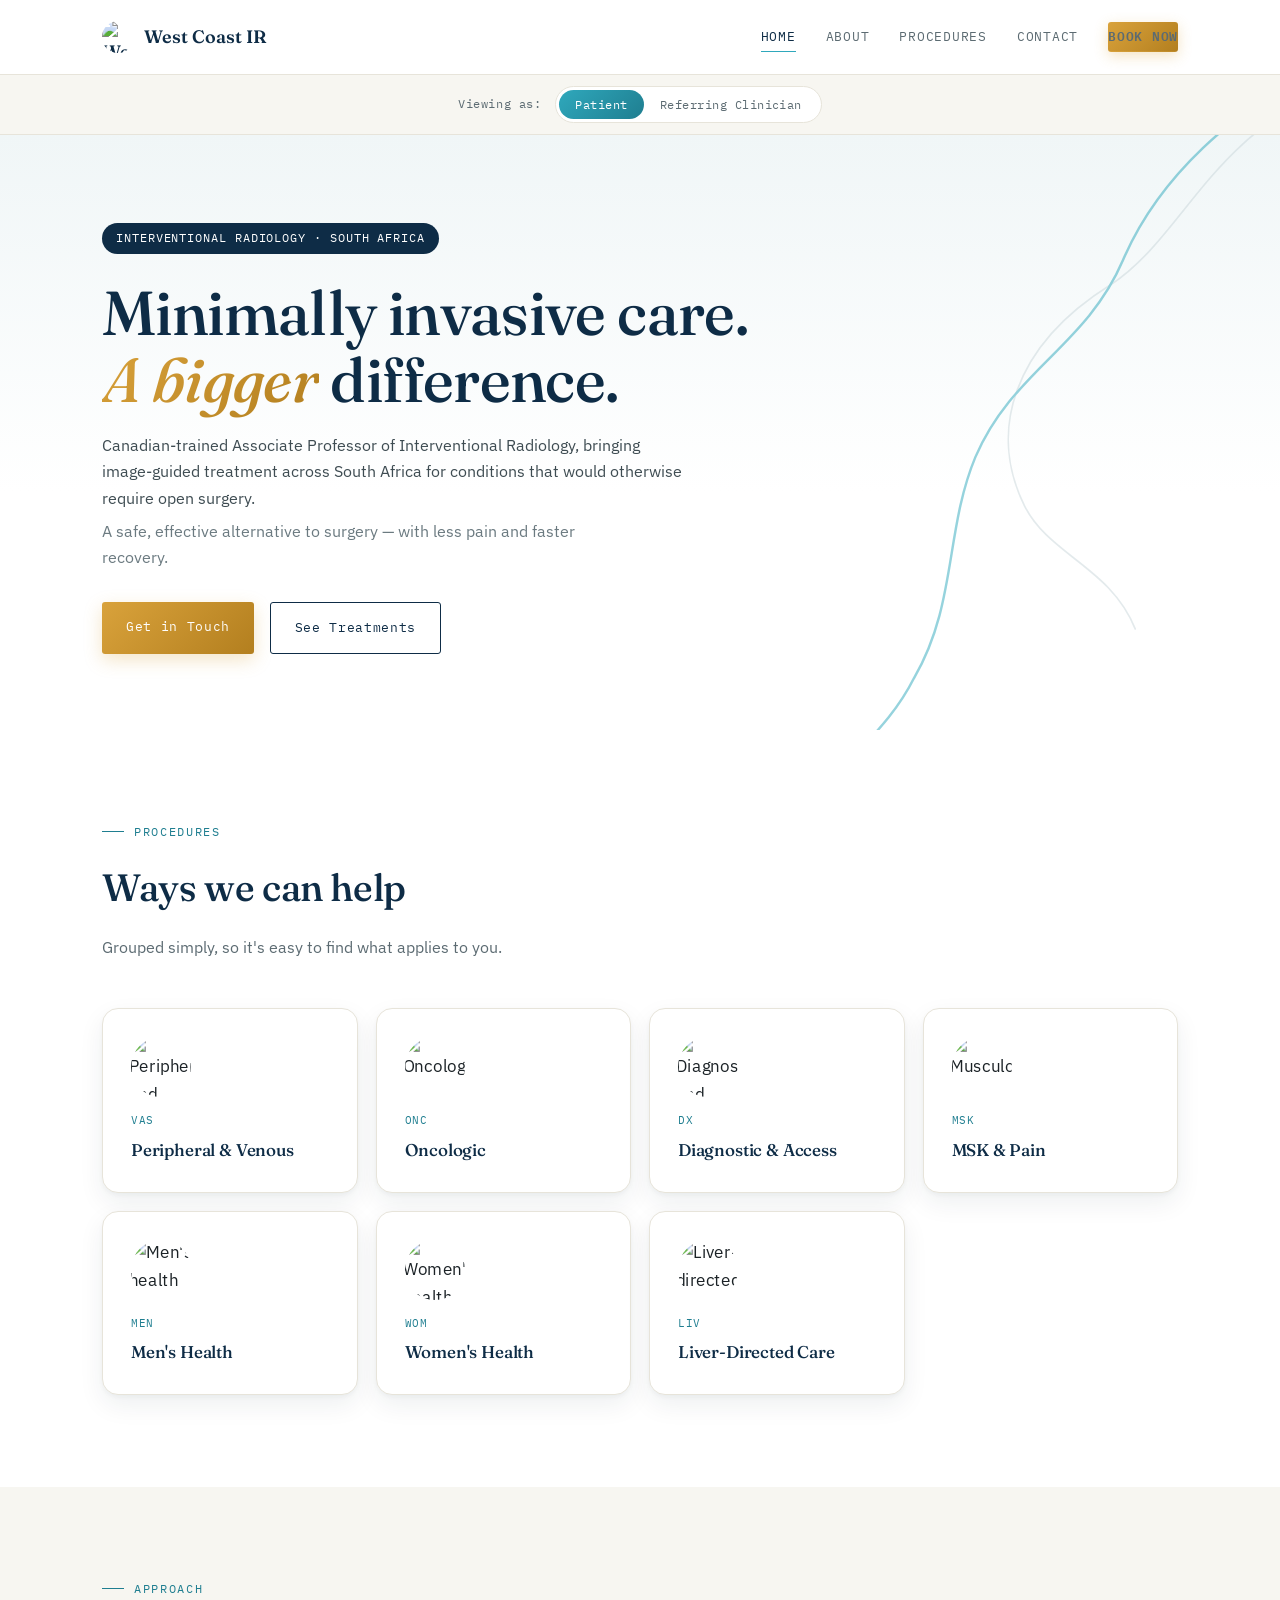
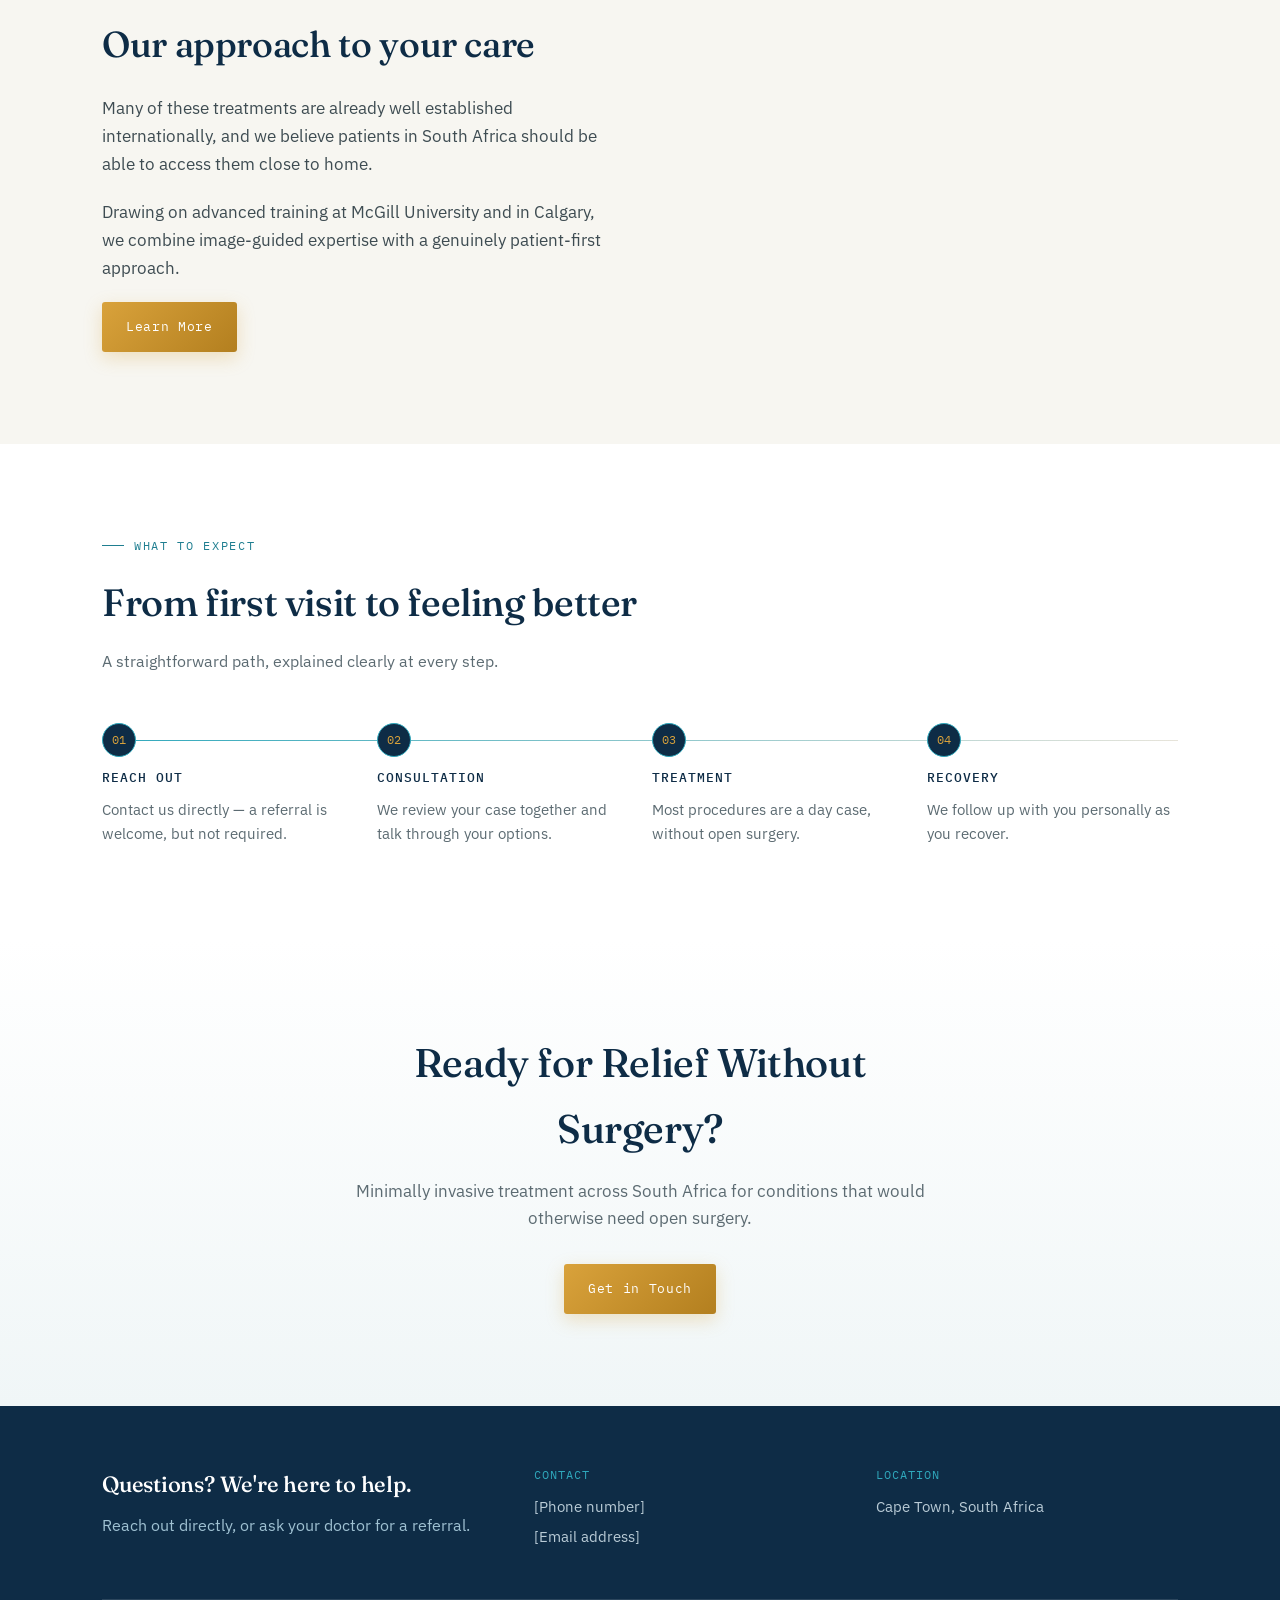
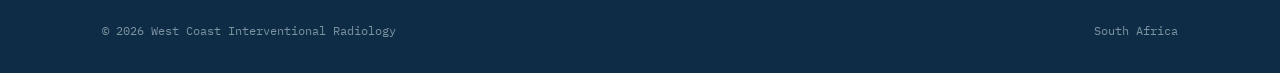
==== index.html @ 7663dfa1 "Add files via upload" ====
<!DOCTYPE html>
<html lang="en">
<head>
<meta charset="UTF-8">
<meta name="viewport" content="width=device-width, initial-scale=1.0">
<title>West Coast IR | Interventional Radiology, South Africa</title>
<meta name="description" content="Minimally invasive, image-guided treatment across South Africa — an alternative to open surgery with less pain and faster recovery.">
<link rel="icon" href="icons/logo-mark.png">
<link rel="preconnect" href="https://fonts.googleapis.com">
<link rel="preconnect" href="https://fonts.gstatic.com" crossorigin>
<link href="https://fonts.googleapis.com/css2?family=Fraunces:opsz,wght@9..144,400;9..144,500;9..144,600&family=IBM+Plex+Sans:wght@400;500;600&family=IBM+Plex+Mono:wght@400;500&display=swap" rel="stylesheet">
<link rel="stylesheet" href="styles.css">
<style>
  .hero{ background:linear-gradient(180deg, #F0F6F7 0%, var(--paper) 60%); padding:88px 0 76px; position:relative; overflow:hidden; }
  .hero h1{ font-size:clamp(38px,5.6vw,62px); margin:6px 0 18px; max-width:740px; color:var(--navy); line-height:1.08; }
  .hero h1 em{ font-style:italic; background:linear-gradient(135deg, var(--gold) 0%, var(--gold-deep) 100%); -webkit-background-clip:text; background-clip:text; color:transparent; }
  .hero .credential{ font-size:16px; color:#3E4C52; max-width:580px; margin-bottom:8px; }
  .hero .sub{ font-size:15.5px; color:#6B7A80; max-width:540px; margin-bottom:32px; }
  .hero .cta-row{ display:flex; gap:16px; flex-wrap:wrap; }
  .vessel-wrap{ position:absolute; right:-6%; top:0; bottom:0; width:48%; opacity:0.5; pointer-events:none; }
  .vessel-path{ fill:none; stroke:var(--teal); stroke-width:2; stroke-linecap:round; stroke-dasharray:1400; stroke-dashoffset:1400; animation:draw 2.6s ease forwards .3s; }
  .vessel-path.secondary{ stroke:#C9D6DA; stroke-width:1.4; animation-delay:.6s; }
  .vessel-dot{ fill:var(--gold); opacity:0; animation:appear .4s ease forwards 2.6s; }
  @keyframes draw{ to{ stroke-dashoffset:0; } }
  @keyframes appear{ to{ opacity:1; } }
  @media (max-width:820px){ .vessel-wrap{ display:none; } }

  .proc-grid{ display:grid; grid-template-columns:repeat(4,1fr); gap:18px; }
  @media (max-width:960px){ .proc-grid{ grid-template-columns:repeat(2,1fr); } }
  @media (max-width:560px){ .proc-grid{ grid-template-columns:1fr; } }
  .proc-cat{ padding:28px; text-decoration:none; color:inherit; display:flex; flex-direction:column; }
  .proc-cat .code{ font-family:'IBM Plex Mono', monospace; font-size:11px; color:var(--teal-deep); letter-spacing:0.06em; margin-top:14px; }
  .proc-cat h3{ font-size:17px; margin:6px 0 0; font-weight:500; color:var(--navy); }

  .approach-preview{ background:var(--paper-2); }
  .approach-grid{ display:grid; grid-template-columns:1fr 1fr; gap:56px; align-items:center; }
  @media (max-width:820px){ .approach-grid{ grid-template-columns:1fr; } }
  .approach-grid img{ border-radius:16px; box-shadow:var(--shadow-lift); }
  .approach-grid p.lead{ font-size:17px; color:#3E4C52; margin-bottom:20px; }

  .steps{ position:relative; display:grid; grid-template-columns:repeat(4,1fr); gap:24px; }
  @media (max-width:820px){ .steps{ grid-template-columns:1fr; } }
  .steps::before{ content:""; position:absolute; top:17px; left:0; right:0; height:1px; background:linear-gradient(90deg,var(--teal),var(--line)); }
  @media (max-width:820px){ .steps::before{ display:none; } }
  .step{ position:relative; padding-top:44px; }
  .step .num{ position:absolute; top:0; left:0; width:34px; height:34px; border-radius:50%; background:var(--navy); border:1px solid var(--teal); display:flex; align-items:center; justify-content:center; font-family:'IBM Plex Mono', monospace; font-size:12px; color:var(--gold); }
  .step h4{ font-family:'IBM Plex Mono', monospace; font-size:13px; letter-spacing:0.08em; text-transform:uppercase; margin-bottom:10px; color:var(--navy); }
  .step p{ font-size:14.5px; color:#5C6B72; }

  .closing{ background:linear-gradient(180deg, var(--paper) 0%, #F0F6F7 100%); text-align:center; }
  .closing .wrap{ max-width:640px; }
  .closing h2{ font-size:clamp(28px,4vw,40px); margin-bottom:16px; color:var(--navy); }
  .closing p{ color:#5C6B72; font-size:16.5px; margin-bottom:32px; }
</style>
</head>
<body class="show-patient">

<nav>
  <div class="wrap">
    <a class="nav-brand" href="index.html"><span class="mark"><img src="icons/logo-mark.png" alt="West Coast IR logo"></span> West Coast IR</a>
    <button class="nav-toggle" onclick="document.querySelector('.nav-links').classList.toggle('open')">MENU</button>
    <div class="nav-links">
      <a href="index.html" class="current">Home</a>
      <a href="about.html">About</a>
      <a href="procedures.html">Procedures</a>
      <a href="contact.html">Contact</a>
      <a href="appointments.html" class="nav-cta">Book Now</a>
    </div>
  </div>
</nav>

<div class="audience-bar">
  <div class="wrap">
    <span class="label">Viewing as:</span>
    <div class="audience-toggle">
      <button type="button" class="active" onclick="setAudience('patient')">Patient</button>
      <button type="button" onclick="setAudience('clinician')">Referring Clinician</button>
    </div>
  </div>
</div>

<header class="hero">
  <div class="vessel-wrap" aria-hidden="true">
    <svg viewBox="0 0 500 600" width="100%" height="100%" preserveAspectRatio="xMidYMid slice">
      <path class="vessel-path secondary" d="M 480 20 C 380 60, 360 140, 300 180 C 220 230, 200 300, 230 360 C 250 400, 300 410, 320 460" />
      <path class="vessel-path" d="M 470 0 C 400 40, 340 90, 310 160 C 280 230, 220 250, 190 320 C 165 380, 175 440, 140 500 C 120 540, 90 560, 60 600" />
      <circle class="vessel-dot" cx="60" cy="600" r="6" />
    </svg>
  </div>
  <div class="wrap">
    <span class="badge reveal" style="display:inline-block; background:var(--navy); color:#fff; font-family:'IBM Plex Mono', monospace; font-size:11.5px; letter-spacing:0.08em; text-transform:uppercase; padding:6px 14px; border-radius:999px; margin-bottom:20px;">Interventional Radiology · South Africa</span>
    <h1 class="reveal">Minimally invasive care.<br><em>A bigger</em> difference.</h1>
    <p class="credential reveal">Canadian-trained Associate Professor of Interventional Radiology, bringing image-guided treatment across South Africa for conditions that would otherwise require open surgery.</p>
    <p class="sub aud-patient reveal">A safe, effective alternative to surgery — with less pain and faster recovery.</p>
    <p class="sub aud-clinician reveal">Accepting referrals for vascular, oncologic, musculoskeletal, and liver-directed interventions.</p>
    <div class="cta-row aud-patient reveal">
      <a href="appointments.html" class="btn btn-primary">Get in Touch</a>
      <a href="procedures.html" class="btn btn-ghost">See Treatments</a>
    </div>
    <div class="cta-row aud-clinician reveal">
      <a href="contact.html" class="btn btn-primary">Refer a Patient</a>
      <a href="procedures.html" class="btn btn-ghost">View Procedures</a>
    </div>
  </div>
</header>

<section class="procedures">
  <div class="wrap">
    <div class="section-head reveal">
      <div class="eyebrow">Procedures</div>
      <h2>Ways we can help</h2>
      <p>Grouped simply, so it's easy to find what applies to you.</p>
    </div>
    <div class="proc-grid reveal-group">
      <a class="proc-cat card" href="procedures.html#vas"><div class="icon-ring"><img src="icons/peripheral-venous.png" alt="Peripheral and venous"></div><div class="code">VAS</div><h3>Peripheral &amp; Venous</h3></a>
      <a class="proc-cat card" href="procedures.html#onc"><div class="icon-ring"><img src="icons/oncologic.png" alt="Oncologic"></div><div class="code">ONC</div><h3>Oncologic</h3></a>
      <a class="proc-cat card" href="procedures.html#dx"><div class="icon-ring"><img src="icons/diagnostic-access.png" alt="Diagnostic and access"></div><div class="code">DX</div><h3>Diagnostic &amp; Access</h3></a>
      <a class="proc-cat card" href="procedures.html#msk"><div class="icon-ring"><img src="icons/msk-knee.png" alt="Musculoskeletal"></div><div class="code">MSK</div><h3>MSK &amp; Pain</h3></a>
      <a class="proc-cat card" href="procedures.html#men"><div class="icon-ring"><img src="icons/mens-health.png" alt="Men's health"></div><div class="code">MEN</div><h3>Men's Health</h3></a>
      <a class="proc-cat card" href="procedures.html#wom"><div class="icon-ring"><img src="icons/womens-health.png" alt="Women's health"></div><div class="code">WOM</div><h3>Women's Health</h3></a>
      <a class="proc-cat card" href="procedures.html#liv"><div class="icon-ring"><img src="icons/liver.png" alt="Liver-directed care"></div><div class="code">LIV</div><h3>Liver-Directed Care</h3></a>
    </div>
  </div>
</section>

<section class="approach-preview">
  <div class="wrap approach-grid">
    <div class="reveal">
      <div class="eyebrow">Approach</div>
      <h2 style="font-size:clamp(26px,3.4vw,36px); margin:16px 0 20px; color:var(--navy);">Our approach to your care</h2>
      <p class="lead">Many of these treatments are already well established internationally, and we believe patients in South Africa should be able to access them close to home.</p>
      <p class="lead">Drawing on advanced training at McGill University and in Calgary, we combine image-guided expertise with a genuinely patient-first approach.</p>
      <a href="about.html" class="btn btn-primary">Learn More</a>
    </div>
    <img class="reveal" src="https://images.squarespace-cdn.com/content/v1/6a7a5961c467571fc6a3079b/f092de16-b40f-4184-9051-f586629a26ec/ChatGPT+Image+Aug+25%2C+2026%2C+05_35_37+PM.png" alt="Medical team reviewing angiogram imaging in a procedure room">
  </div>
</section>

<section class="pathway">
  <div class="wrap">
    <div class="section-head aud-patient reveal">
      <div class="eyebrow">What to expect</div>
      <h2>From first visit to feeling better</h2>
      <p>A straightforward path, explained clearly at every step.</p>
    </div>
    <div class="steps aud-patient reveal-group">
      <div class="step"><div class="num">01</div><h4>Reach Out</h4><p>Contact us directly — a referral is welcome, but not required.</p></div>
      <div class="step"><div class="num">02</div><h4>Consultation</h4><p>We review your case together and talk through your options.</p></div>
      <div class="step"><div class="num">03</div><h4>Treatment</h4><p>Most procedures are a day case, without open surgery.</p></div>
      <div class="step"><div class="num">04</div><h4>Recovery</h4><p>We follow up with you personally as you recover.</p></div>
    </div>
    <div class="section-head aud-clinician reveal">
      <div class="eyebrow">Referral pathway</div>
      <h2>Four steps, start to follow-up</h2>
      <p>The same route a catheter takes — access, navigate, treat, close.</p>
    </div>
    <div class="steps aud-clinician reveal-group">
      <div class="step"><div class="num">01</div><h4>Refer</h4><p>Send patient details and imaging via the referral form, fax, or email.</p></div>
      <div class="step"><div class="num">02</div><h4>Review</h4><p>Case reviewed within a few business days.</p></div>
      <div class="step"><div class="num">03</div><h4>Procedure</h4><p>Scheduled at our partner facility, usually as a day case.</p></div>
      <div class="step"><div class="num">04</div><h4>Follow-up</h4><p>Report and follow-up plan sent back to you.</p></div>
    </div>
  </div>
</section>

<section class="closing">
  <div class="wrap reveal">
    <h2>Ready for Relief Without Surgery?</h2>
    <p>Minimally invasive treatment across South Africa for conditions that would otherwise need open surgery.</p>
    <a href="appointments.html" class="btn btn-primary">Get in Touch</a>
  </div>
</section>

<footer id="contact-footer">
  <div class="wrap">
    <div class="foot-grid">
      <div>
        <h3 class="aud-patient">Questions? We're here to help.</h3>
        <p class="aud-patient" style="color:#9FC1D2;">Reach out directly, or ask your doctor for a referral.</p>
        <h3 class="aud-clinician">Refer with confidence.</h3>
        <p class="aud-clinician" style="color:#9FC1D2;">Fast turnaround for urgent cases.</p>
      </div>
      <div class="foot-col">
        <div class="label">Contact</div>
        <div class="item">[Phone number]</div>
        <div class="item">[Email address]</div>
      </div>
      <div class="foot-col">
        <div class="label">Location</div>
        <div class="item">Cape Town, South Africa</div>
      </div>
    </div>
    <div class="foot-bottom">
      <span>© 2026 West Coast Interventional Radiology</span>
      <span>South Africa</span>
    </div>
  </div>
</footer>

<script>
  function setAudience(type){
    document.body.classList.remove('show-patient','show-clinician');
    document.body.classList.add('show-' + type);
    document.querySelectorAll('.audience-toggle button').forEach(function(btn){
      btn.classList.toggle('active', btn.textContent.toLowerCase().includes(type));
    });
  }
  (function(){
    var els = document.querySelectorAll('.reveal, .reveal-group');
    var io = new IntersectionObserver(function(entries){
      entries.forEach(function(entry){
        if(entry.isIntersecting){ entry.target.classList.add('is-visible'); io.unobserve(entry.target); }
      });
    }, { threshold:0.1, rootMargin:'0px 0px -40px 0px' });
    els.forEach(function(el){ io.observe(el); });
  })();
</script>
</body>
</html>
---- styles.css ----
:root{
  --ink:#1B2226;
  --paper:#FFFFFF;
  --paper-2:#F7F6F1;
  --navy:#0E2C46;
  --navy-light:#2E5C82;
  --teal:#2FA8BC;
  --teal-deep:#1F7E90;
  --gold:#D9A23B;
  --gold-deep:#B37F1F;
  --line:#E7E4DA;
  --shadow-card:0 2px 4px rgba(20,40,60,0.04), 0 10px 26px rgba(20,40,60,0.07);
  --shadow-lift:0 8px 20px rgba(20,40,60,0.12);
  --max:1140px;
}
*{box-sizing:border-box; margin:0; padding:0;}
html{scroll-behavior:smooth;}
body{
  background:var(--paper);
  color:var(--ink);
  font-family:'IBM Plex Sans', sans-serif;
  font-size:16px;
  line-height:1.65;
  -webkit-font-smoothing:antialiased;
}
a{color:inherit;}
img{max-width:100%; display:block;}
.wrap{max-width:var(--max); margin:0 auto; padding:0 32px;}
.eyebrow{ font-family:'IBM Plex Mono', monospace; font-size:12px; letter-spacing:0.14em; text-transform:uppercase; display:flex; align-items:center; gap:10px; color:var(--teal-deep); }
.eyebrow::before{ content:""; width:22px; height:1px; background:currentColor; display:inline-block; }
h1,h2,h3,h4{ font-family:'Fraunces', serif; font-weight:500; letter-spacing:-0.01em; }
:focus-visible{ outline:2px solid var(--gold); outline-offset:3px; }
@media (prefers-reduced-motion: reduce){ *{animation:none !important; transition:none !important;} }

.reveal{ opacity:0; transform:translateY(24px); transition:opacity 0.7s cubic-bezier(.16,1,.3,1), transform 0.7s cubic-bezier(.16,1,.3,1); }
.reveal.is-visible{ opacity:1; transform:translateY(0); }
.reveal-group > *{ opacity:0; transform:translateY(24px); transition:opacity 0.7s cubic-bezier(.16,1,.3,1), transform 0.7s cubic-bezier(.16,1,.3,1); }
.reveal-group.is-visible > *{ opacity:1; transform:translateY(0); }
.reveal-group.is-visible > *:nth-child(1){transition-delay:0s;} .reveal-group.is-visible > *:nth-child(2){transition-delay:.08s;}
.reveal-group.is-visible > *:nth-child(3){transition-delay:.16s;} .reveal-group.is-visible > *:nth-child(4){transition-delay:.24s;}
.reveal-group.is-visible > *:nth-child(5){transition-delay:.32s;} .reveal-group.is-visible > *:nth-child(6){transition-delay:.4s;}
.reveal-group.is-visible > *:nth-child(7){transition-delay:.48s;}

/* NAV */
nav{ position:sticky; top:0; z-index:50; background:rgba(255,255,255,0.92); backdrop-filter:blur(10px); border-bottom:1px solid var(--line); }
nav .wrap{ display:flex; align-items:center; justify-content:space-between; height:74px; }
.nav-brand{ font-family:'Fraunces', serif; font-weight:600; color:var(--navy); font-size:18px; text-decoration:none; display:flex; align-items:center; gap:10px; }
.nav-brand .mark{ width:32px; height:32px; border-radius:50%; overflow:hidden; }
.nav-brand .mark img{ width:100%; height:100%; object-fit:cover; }
.nav-links{ display:flex; align-items:center; gap:30px; font-family:'IBM Plex Mono', monospace; font-size:12.5px; letter-spacing:0.06em; text-transform:uppercase; }
.nav-links a{ color:#5C6B72; text-decoration:none; padding:4px 0; border-bottom:1px solid transparent; transition:color .2s, border-color .2s; }
.nav-links a:hover, .nav-links a.current{ color:var(--navy); border-color:var(--teal); }
.nav-cta{ background:linear-gradient(135deg, var(--gold) 0%, var(--gold-deep) 100%); color:#fff; padding:10px 18px; border-radius:3px; font-weight:600; box-shadow:0 4px 14px rgba(217,162,59,0.3); }
.nav-cta:hover{ filter:brightness(1.06); border-color:transparent !important; }
.nav-toggle{ display:none; background:none; border:1px solid var(--line); color:var(--navy); padding:8px 12px; border-radius:4px; font-family:'IBM Plex Mono',monospace; font-size:12px; cursor:pointer; }
@media (max-width:860px){
  .nav-links{ position:absolute; top:74px; left:0; right:0; background:#fff; flex-direction:column; align-items:flex-start; gap:0; border-bottom:1px solid var(--line); display:none; }
  .nav-links.open{ display:flex; }
  .nav-links a{ width:100%; padding:16px 32px; border-bottom:1px solid var(--line); }
  .nav-toggle{ display:block; }
}

/* AUDIENCE BAR */
body:not(.show-clinician) .aud-clinician{ display:none; }
body:not(.show-patient) .aud-patient{ display:none; }
.audience-bar{ background:var(--paper-2); border-bottom:1px solid var(--line); padding:11px 0; }
.audience-bar .wrap{ display:flex; align-items:center; gap:14px; justify-content:center; }
.audience-bar .label{ font-family:'IBM Plex Mono', monospace; font-size:11.5px; color:#5C6B72; letter-spacing:0.05em; }
.audience-toggle{ display:inline-flex; background:#fff; border:1px solid var(--line); border-radius:999px; padding:3px; }
.audience-toggle button{ font-family:'IBM Plex Mono', monospace; font-size:12px; letter-spacing:0.04em; padding:7px 16px; border:none; border-radius:999px; background:transparent; color:#5C6B72; cursor:pointer; transition:background .2s, color .2s; }
.audience-toggle button.active{ background:linear-gradient(135deg, var(--teal), var(--teal-deep)); color:#fff; }

/* PAGE HERO (inner pages) */
.page-hero{ background:linear-gradient(180deg, #F0F6F7 0%, var(--paper) 75%); padding:72px 0 60px; }
.page-hero .badge{ display:inline-block; background:var(--navy); color:#fff; font-family:'IBM Plex Mono', monospace; font-size:11.5px; letter-spacing:0.08em; text-transform:uppercase; padding:6px 14px; border-radius:999px; margin-bottom:18px; }
.page-hero h1{ font-size:clamp(30px,4.4vw,46px); margin:4px 0 12px; max-width:700px; color:var(--navy); }
.page-hero p{ font-size:16px; color:#5C6B72; max-width:560px; }

.btn{ display:inline-block; font-family:'IBM Plex Mono', monospace; font-size:13px; letter-spacing:0.05em; text-decoration:none; padding:14px 24px; border-radius:3px; transition:transform .15s ease, filter .2s ease; }
.btn:hover{ transform:translateY(-1px); }
.btn-primary{ background:linear-gradient(135deg, var(--gold) 0%, var(--gold-deep) 100%); color:#fff; box-shadow:0 6px 18px rgba(217,162,59,0.28); }
.btn-primary:hover{ filter:brightness(1.06); }
.btn-ghost{ border:1px solid var(--navy); color:var(--navy); }
.btn-ghost:hover{ background:rgba(46,92,130,0.06); }

section{ padding:92px 0; }
.section-head{ max-width:620px; margin-bottom:48px; }
.section-head h2{ font-size:clamp(28px,3.6vw,38px); margin-top:16px; color:var(--navy); }
.section-head p{ color:#5C6B72; margin-top:14px; font-size:16px; }

.card{ background:#fff; border-radius:16px; box-shadow:var(--shadow-card); border:1px solid var(--line); transition:box-shadow .25s ease, transform .25s ease; }
.card:hover{ box-shadow:var(--shadow-lift); transform:translateY(-3px); }

.icon-ring{ width:60px; height:60px; border-radius:50%; overflow:hidden; }
.icon-ring img{ width:100%; height:100%; object-fit:cover; transform:scale(1.08); }
.icon-ring.large{ width:100px; height:100px; }

footer{ background:var(--navy); color:#B9CBD6; padding:60px 0 32px; }
.foot-grid{ display:grid; grid-template-columns:1.3fr 1fr 1fr; gap:40px; margin-bottom:44px; }
@media (max-width:720px){ .foot-grid{ grid-template-columns:1fr; gap:28px; } }
footer h3{ color:#fff; font-size:22px; margin-bottom:10px; }
.foot-col .label{ font-family:'IBM Plex Mono', monospace; font-size:11.5px; letter-spacing:0.08em; text-transform:uppercase; color:var(--teal); margin-bottom:10px; }
.foot-col div.item{ font-size:14.5px; margin-bottom:6px; }
.foot-bottom{ border-top:1px solid rgba(255,255,255,0.12); padding-top:22px; font-family:'IBM Plex Mono', monospace; font-size:11.5px; color:#7C93A0; display:flex; justify-content:space-between; flex-wrap:wrap; gap:8px; }
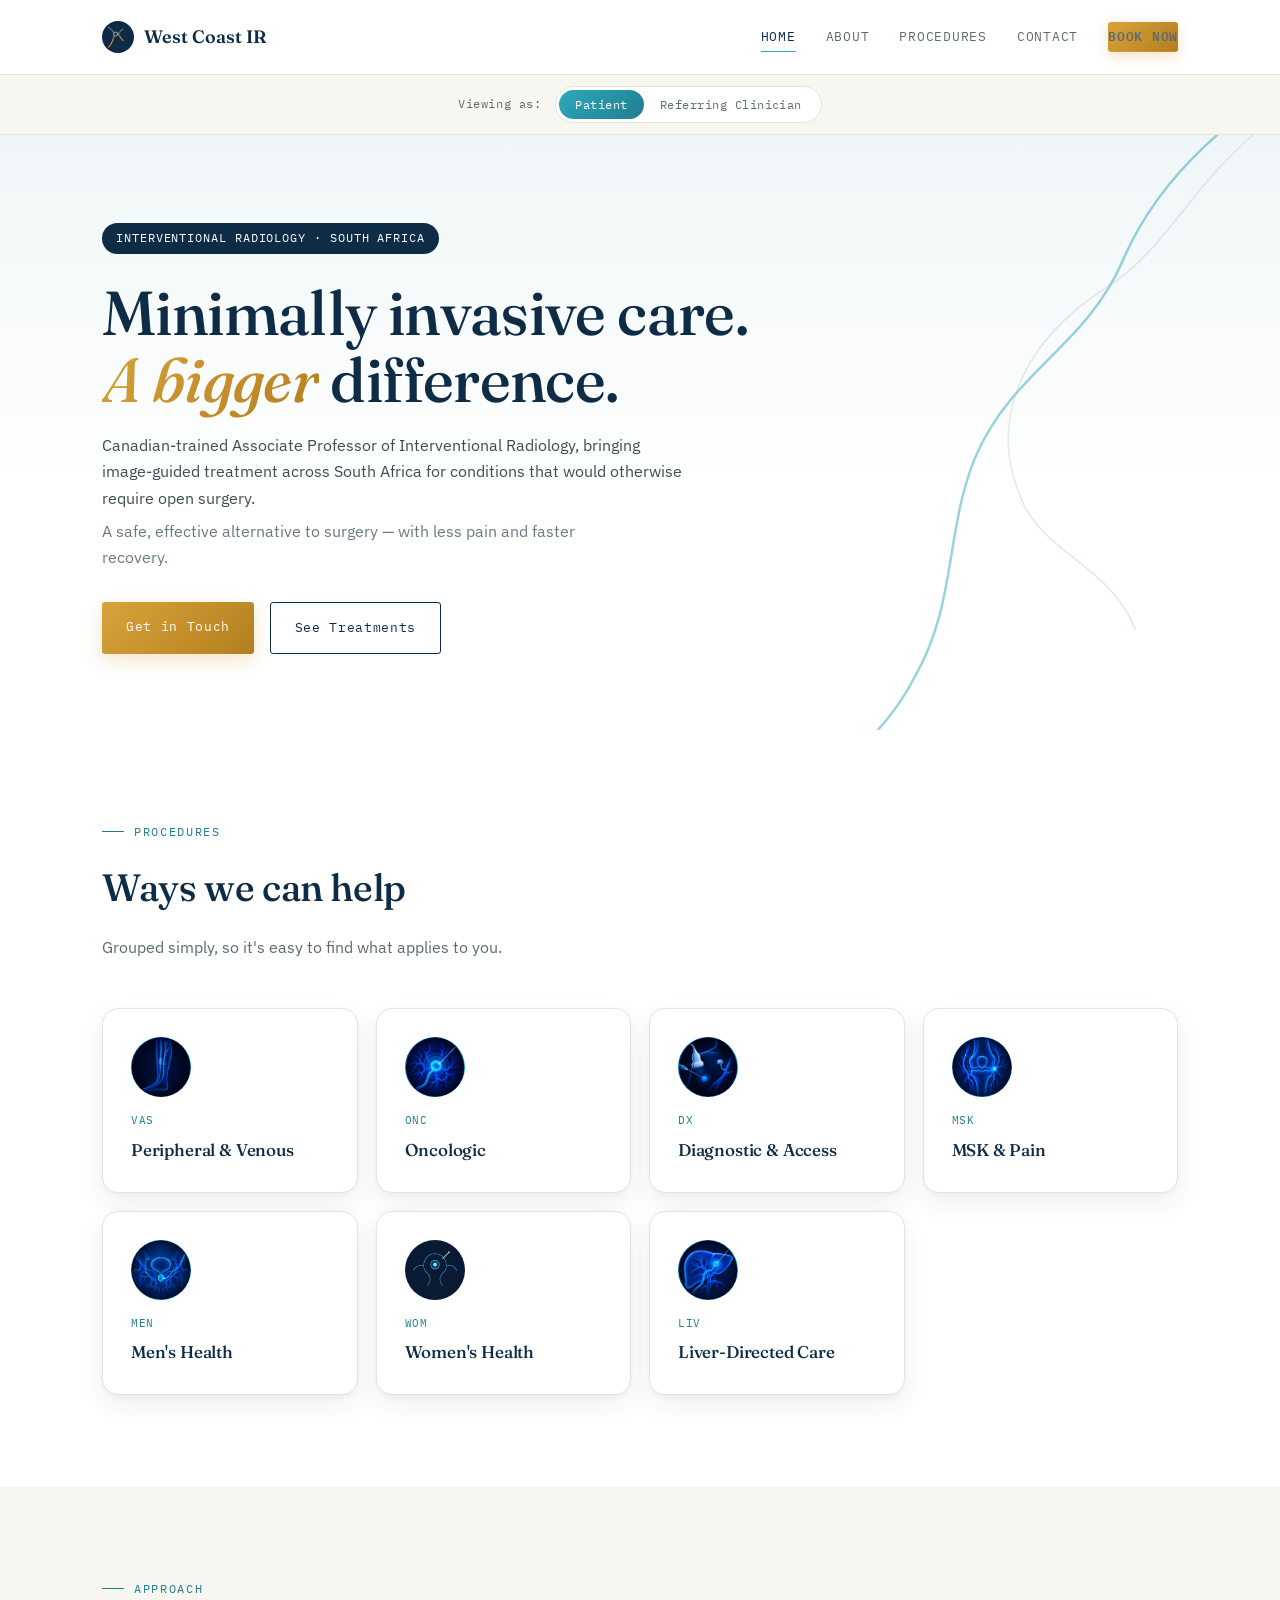
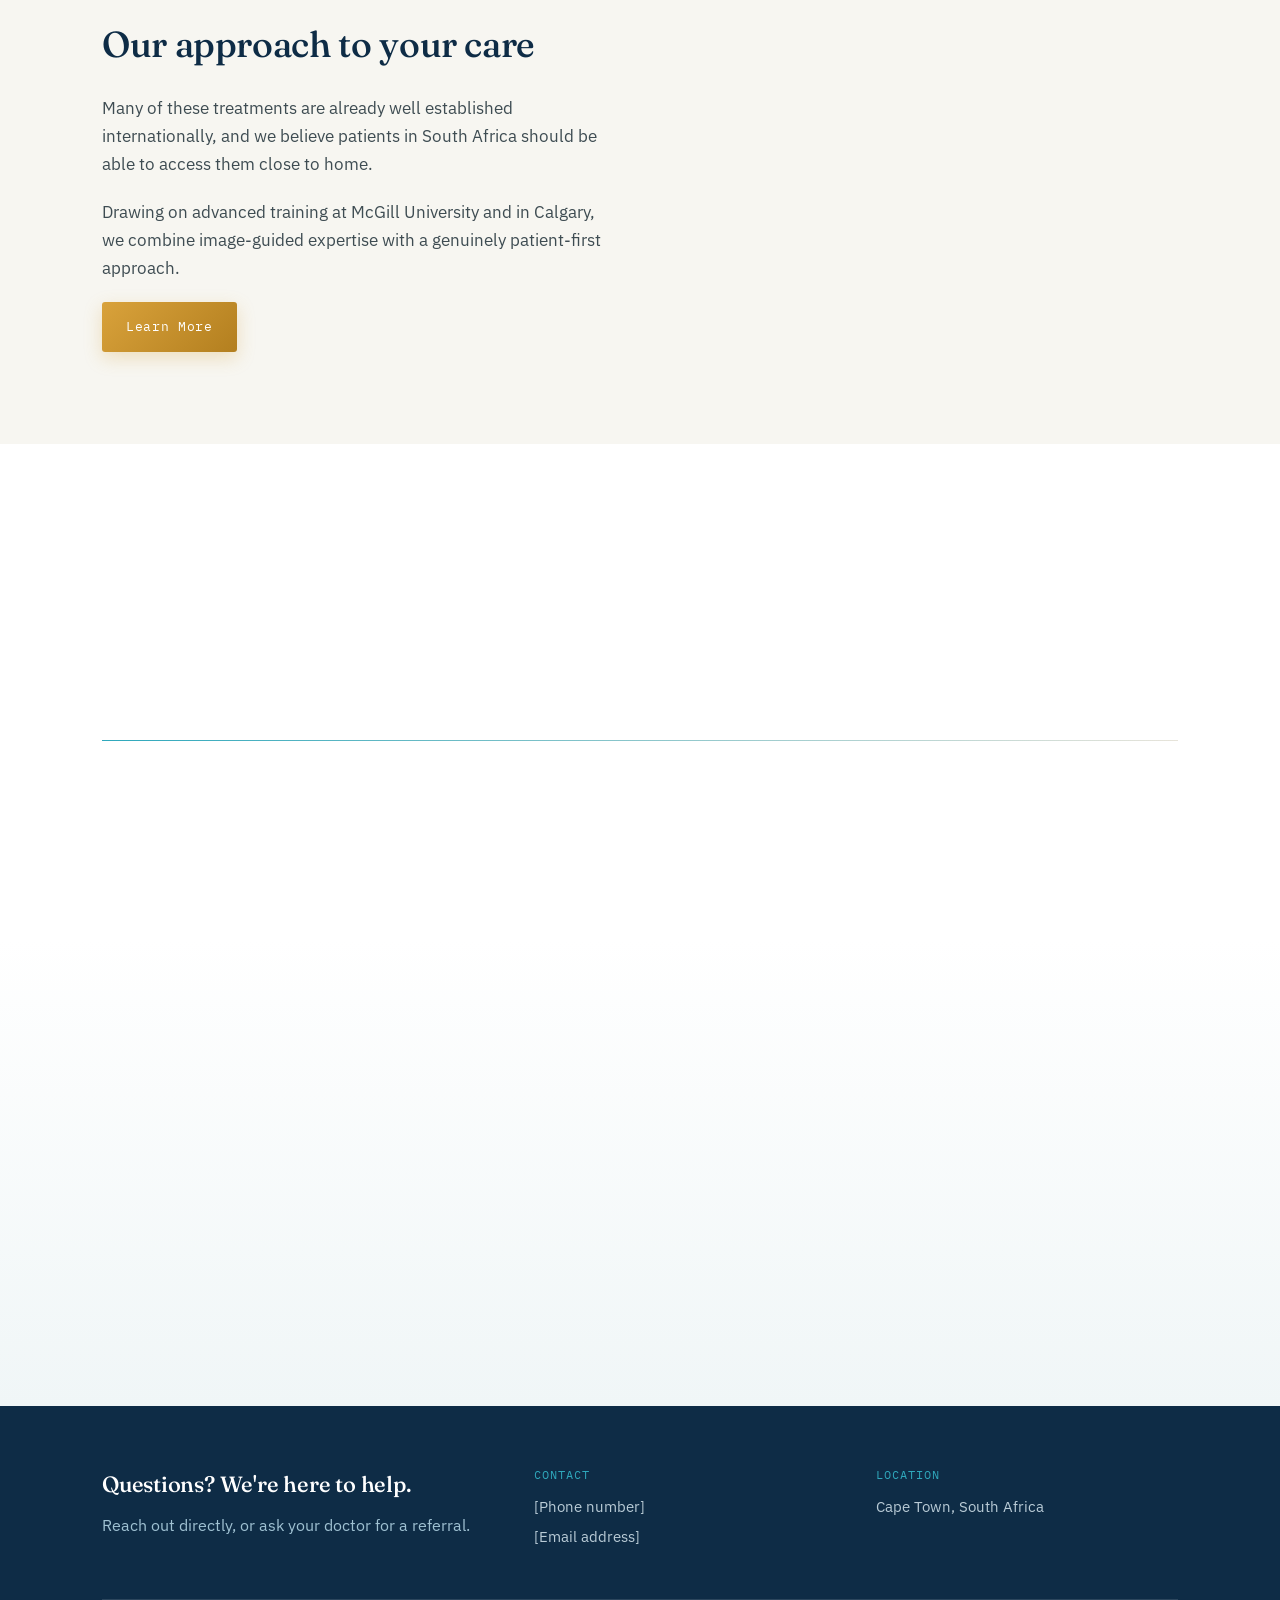
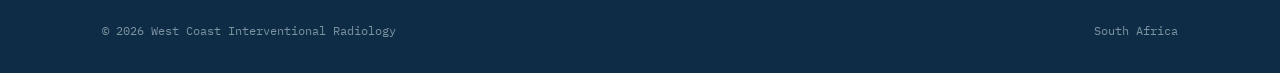
==== commit ae5b1b23: "Add files via upload" ====
--- a/index.html
+++ b/index.html
@@ -5,7 +5,7 @@
 <meta name="viewport" content="width=device-width, initial-scale=1.0">
 <title>West Coast IR | Interventional Radiology, South Africa</title>
 <meta name="description" content="Minimally invasive, image-guided treatment across South Africa — an alternative to open surgery with less pain and faster recovery.">
-<link rel="icon" href="icons/logo-mark.png">
+<link rel="icon" href="logo-mark.png">
 <link rel="preconnect" href="https://fonts.googleapis.com">
 <link rel="preconnect" href="https://fonts.gstatic.com" crossorigin>
 <link href="https://fonts.googleapis.com/css2?family=Fraunces:opsz,wght@9..144,400;9..144,500;9..144,600&family=IBM+Plex+Sans:wght@400;500;600&family=IBM+Plex+Mono:wght@400;500&display=swap" rel="stylesheet">
@@ -57,7 +57,7 @@
 
 <nav>
   <div class="wrap">
-    <a class="nav-brand" href="index.html"><span class="mark"><img src="icons/logo-mark.png" alt="West Coast IR logo"></span> West Coast IR</a>
+    <a class="nav-brand" href="index.html"><span class="mark"><img src="logo-mark.png" alt="West Coast IR logo"></span> West Coast IR</a>
     <button class="nav-toggle" onclick="document.querySelector('.nav-links').classList.toggle('open')">MENU</button>
     <div class="nav-links">
       <a href="index.html" class="current">Home</a>
@@ -112,13 +112,13 @@
       <p>Grouped simply, so it's easy to find what applies to you.</p>
     </div>
     <div class="proc-grid reveal-group">
-      <a class="proc-cat card" href="procedures.html#vas"><div class="icon-ring"><img src="icons/peripheral-venous.png" alt="Peripheral and venous"></div><div class="code">VAS</div><h3>Peripheral &amp; Venous</h3></a>
-      <a class="proc-cat card" href="procedures.html#onc"><div class="icon-ring"><img src="icons/oncologic.png" alt="Oncologic"></div><div class="code">ONC</div><h3>Oncologic</h3></a>
-      <a class="proc-cat card" href="procedures.html#dx"><div class="icon-ring"><img src="icons/diagnostic-access.png" alt="Diagnostic and access"></div><div class="code">DX</div><h3>Diagnostic &amp; Access</h3></a>
-      <a class="proc-cat card" href="procedures.html#msk"><div class="icon-ring"><img src="icons/msk-knee.png" alt="Musculoskeletal"></div><div class="code">MSK</div><h3>MSK &amp; Pain</h3></a>
-      <a class="proc-cat card" href="procedures.html#men"><div class="icon-ring"><img src="icons/mens-health.png" alt="Men's health"></div><div class="code">MEN</div><h3>Men's Health</h3></a>
-      <a class="proc-cat card" href="procedures.html#wom"><div class="icon-ring"><img src="icons/womens-health.png" alt="Women's health"></div><div class="code">WOM</div><h3>Women's Health</h3></a>
-      <a class="proc-cat card" href="procedures.html#liv"><div class="icon-ring"><img src="icons/liver.png" alt="Liver-directed care"></div><div class="code">LIV</div><h3>Liver-Directed Care</h3></a>
+      <a class="proc-cat card" href="procedures.html#vas"><div class="icon-ring"><img src="peripheral-venous.png" alt="Peripheral and venous"></div><div class="code">VAS</div><h3>Peripheral &amp; Venous</h3></a>
+      <a class="proc-cat card" href="procedures.html#onc"><div class="icon-ring"><img src="oncologic.png" alt="Oncologic"></div><div class="code">ONC</div><h3>Oncologic</h3></a>
+      <a class="proc-cat card" href="procedures.html#dx"><div class="icon-ring"><img src="diagnostic-access.png" alt="Diagnostic and access"></div><div class="code">DX</div><h3>Diagnostic &amp; Access</h3></a>
+      <a class="proc-cat card" href="procedures.html#msk"><div class="icon-ring"><img src="msk-knee.png" alt="Musculoskeletal"></div><div class="code">MSK</div><h3>MSK &amp; Pain</h3></a>
+      <a class="proc-cat card" href="procedures.html#men"><div class="icon-ring"><img src="mens-health.png" alt="Men's health"></div><div class="code">MEN</div><h3>Men's Health</h3></a>
+      <a class="proc-cat card" href="procedures.html#wom"><div class="icon-ring"><img src="womens-health.png" alt="Women's health"></div><div class="code">WOM</div><h3>Women's Health</h3></a>
+      <a class="proc-cat card" href="procedures.html#liv"><div class="icon-ring"><img src="liver.png" alt="Liver-directed care"></div><div class="code">LIV</div><h3>Liver-Directed Care</h3></a>
     </div>
   </div>
 </section>
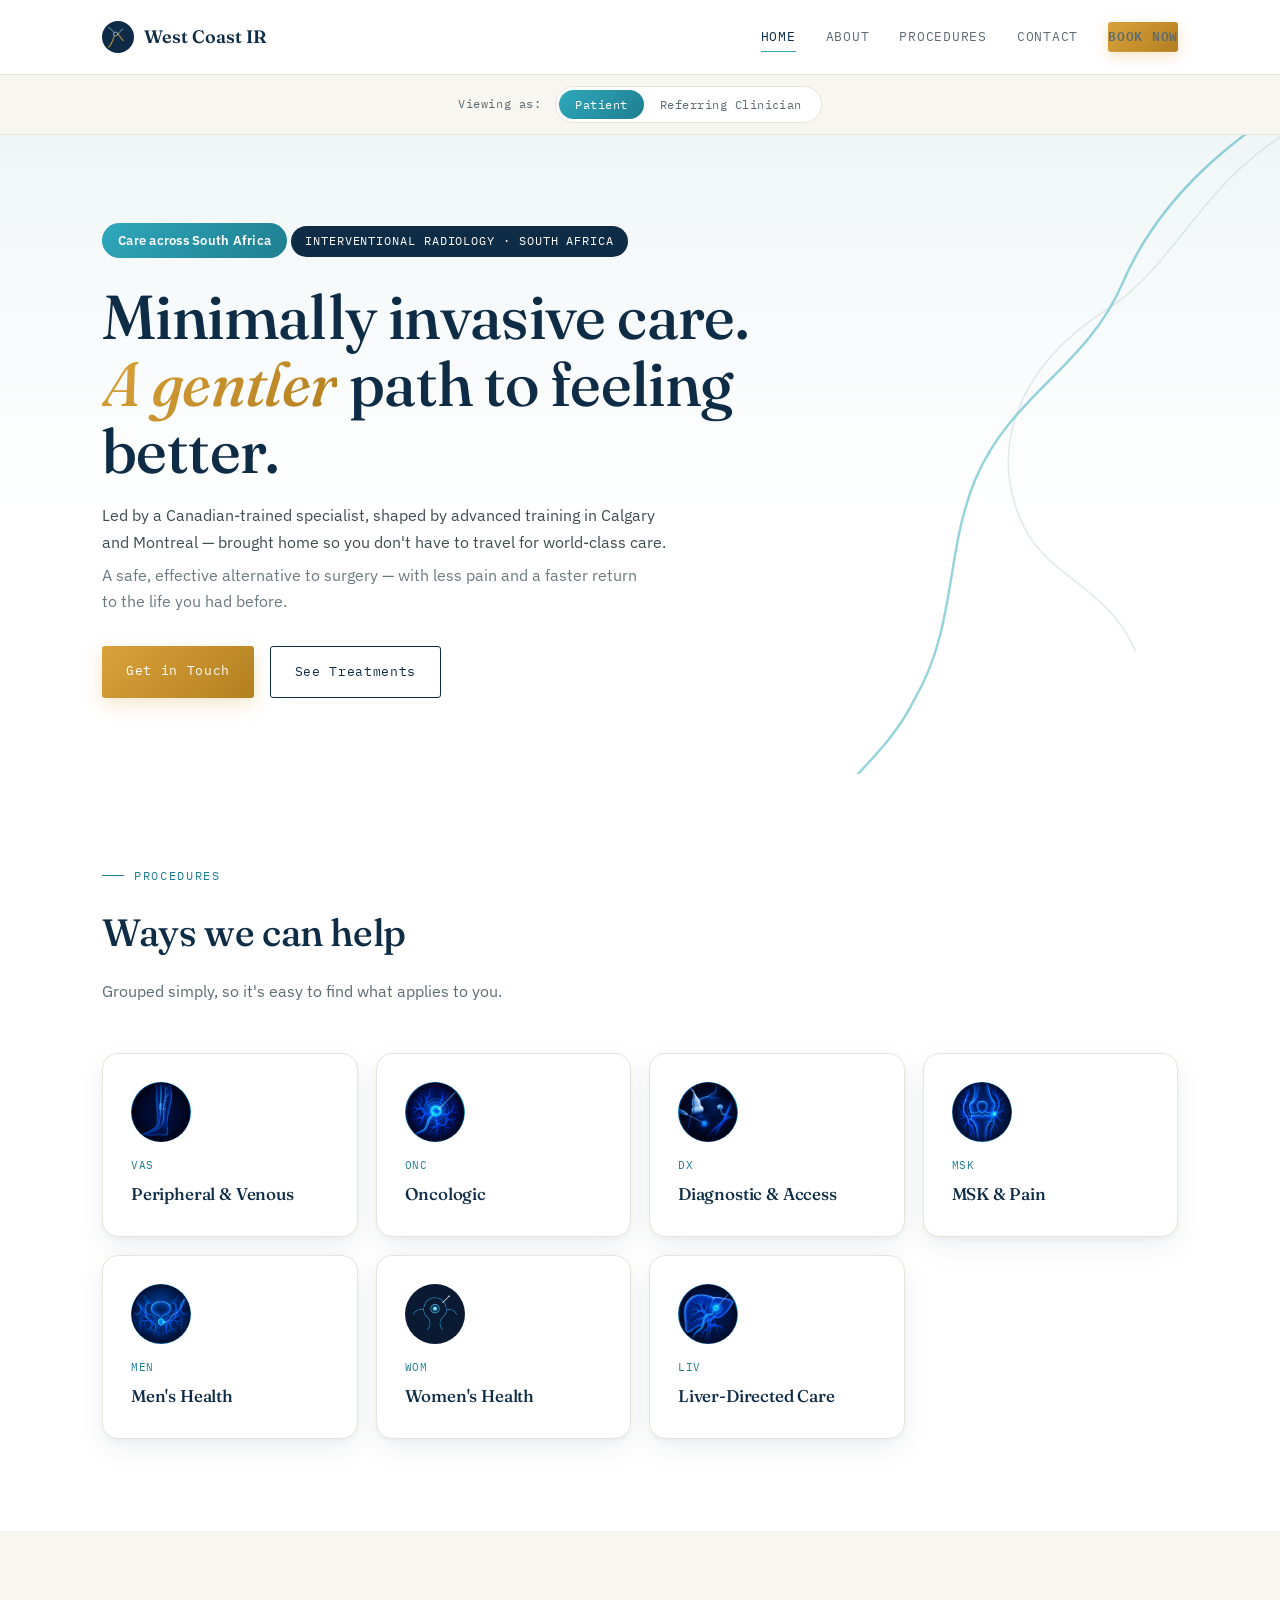
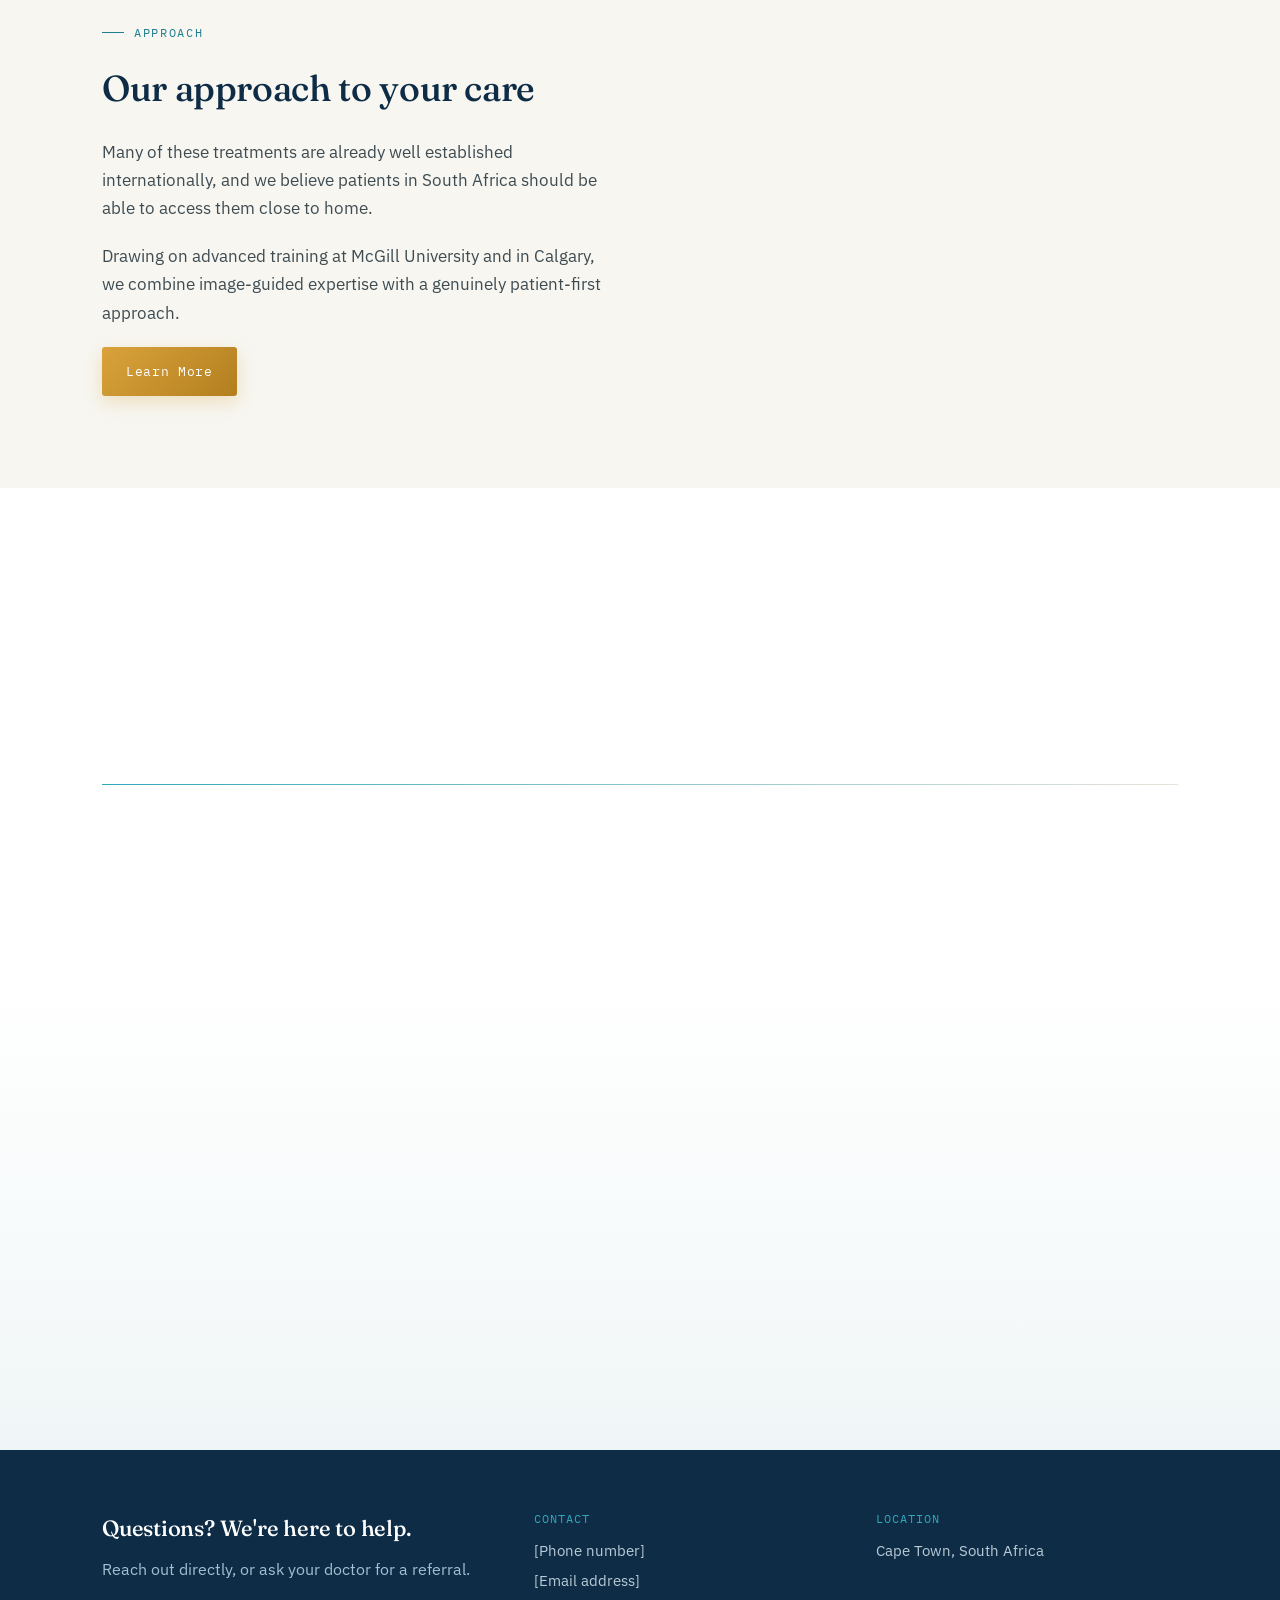
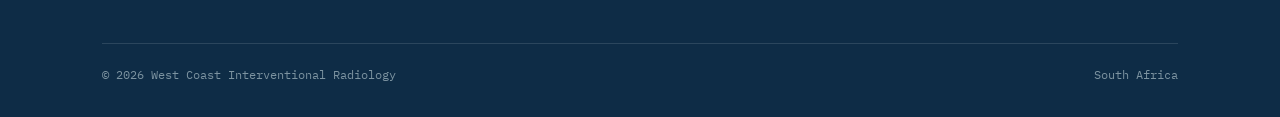
==== commit 998ec91b: "Add files via upload" ====
--- a/index.html
+++ b/index.html
@@ -28,7 +28,8 @@
   .proc-grid{ display:grid; grid-template-columns:repeat(4,1fr); gap:18px; }
   @media (max-width:960px){ .proc-grid{ grid-template-columns:repeat(2,1fr); } }
   @media (max-width:560px){ .proc-grid{ grid-template-columns:1fr; } }
-  .proc-cat{ padding:28px; text-decoration:none; color:inherit; display:flex; flex-direction:column; }
+  .proc-cat{ padding:28px; text-decoration:none; color:inherit; display:flex; flex-direction:column; transition:background .25s ease; border-radius:16px; }
+  .proc-cat:hover{ background:linear-gradient(160deg, rgba(47,168,188,0.05), rgba(217,162,59,0.04)); }
   .proc-cat .code{ font-family:'IBM Plex Mono', monospace; font-size:11px; color:var(--teal-deep); letter-spacing:0.06em; margin-top:14px; }
   .proc-cat h3{ font-size:17px; margin:6px 0 0; font-weight:500; color:var(--navy); }
 
@@ -44,6 +45,7 @@
   @media (max-width:820px){ .steps::before{ display:none; } }
   .step{ position:relative; padding-top:44px; }
   .step .num{ position:absolute; top:0; left:0; width:34px; height:34px; border-radius:50%; background:var(--navy); border:1px solid var(--teal); display:flex; align-items:center; justify-content:center; font-family:'IBM Plex Mono', monospace; font-size:12px; color:var(--gold); }
+  .steps.aud-patient .step .num{ background:linear-gradient(135deg, var(--teal), var(--teal-deep)); border:none; color:#fff; font-family:'IBM Plex Sans', sans-serif; font-weight:700; }
   .step h4{ font-family:'IBM Plex Mono', monospace; font-size:13px; letter-spacing:0.08em; text-transform:uppercase; margin-bottom:10px; color:var(--navy); }
   .step p{ font-size:14.5px; color:#5C6B72; }
 
@@ -88,10 +90,12 @@
     </svg>
   </div>
   <div class="wrap">
-    <span class="badge reveal" style="display:inline-block; background:var(--navy); color:#fff; font-family:'IBM Plex Mono', monospace; font-size:11.5px; letter-spacing:0.08em; text-transform:uppercase; padding:6px 14px; border-radius:999px; margin-bottom:20px;">Interventional Radiology · South Africa</span>
-    <h1 class="reveal">Minimally invasive care.<br><em>A bigger</em> difference.</h1>
-    <p class="credential reveal">Canadian-trained Associate Professor of Interventional Radiology, bringing image-guided treatment across South Africa for conditions that would otherwise require open surgery.</p>
-    <p class="sub aud-patient reveal">A safe, effective alternative to surgery — with less pain and faster recovery.</p>
+    <span class="badge reveal aud-patient" style="display:inline-block; background:linear-gradient(135deg, var(--teal), var(--teal-deep)); color:#fff; font-family:'IBM Plex Sans', sans-serif; font-weight:600; font-size:12.5px; letter-spacing:0.02em; padding:7px 16px; border-radius:999px; margin-bottom:20px;">Care across South Africa</span>
+    <span class="badge reveal aud-clinician" style="display:inline-block; background:var(--navy); color:#fff; font-family:'IBM Plex Mono', monospace; font-size:11.5px; letter-spacing:0.08em; text-transform:uppercase; padding:6px 14px; border-radius:999px; margin-bottom:20px;">Interventional Radiology · South Africa</span>
+    <h1 class="reveal">Minimally invasive care.<br><em>A gentler</em> path to feeling better.</h1>
+    <p class="credential reveal aud-patient">Led by a Canadian-trained specialist, shaped by advanced training in Calgary and Montreal — brought home so you don't have to travel for world-class care.</p>
+    <p class="credential reveal aud-clinician">Canadian-trained Associate Professor of Interventional Radiology, bringing image-guided treatment across South Africa for conditions that would otherwise require open surgery.</p>
+    <p class="sub aud-patient reveal">A safe, effective alternative to surgery — with less pain and a faster return to the life you had before.</p>
     <p class="sub aud-clinician reveal">Accepting referrals for vascular, oncologic, musculoskeletal, and liver-directed interventions.</p>
     <div class="cta-row aud-patient reveal">
       <a href="appointments.html" class="btn btn-primary">Get in Touch</a>
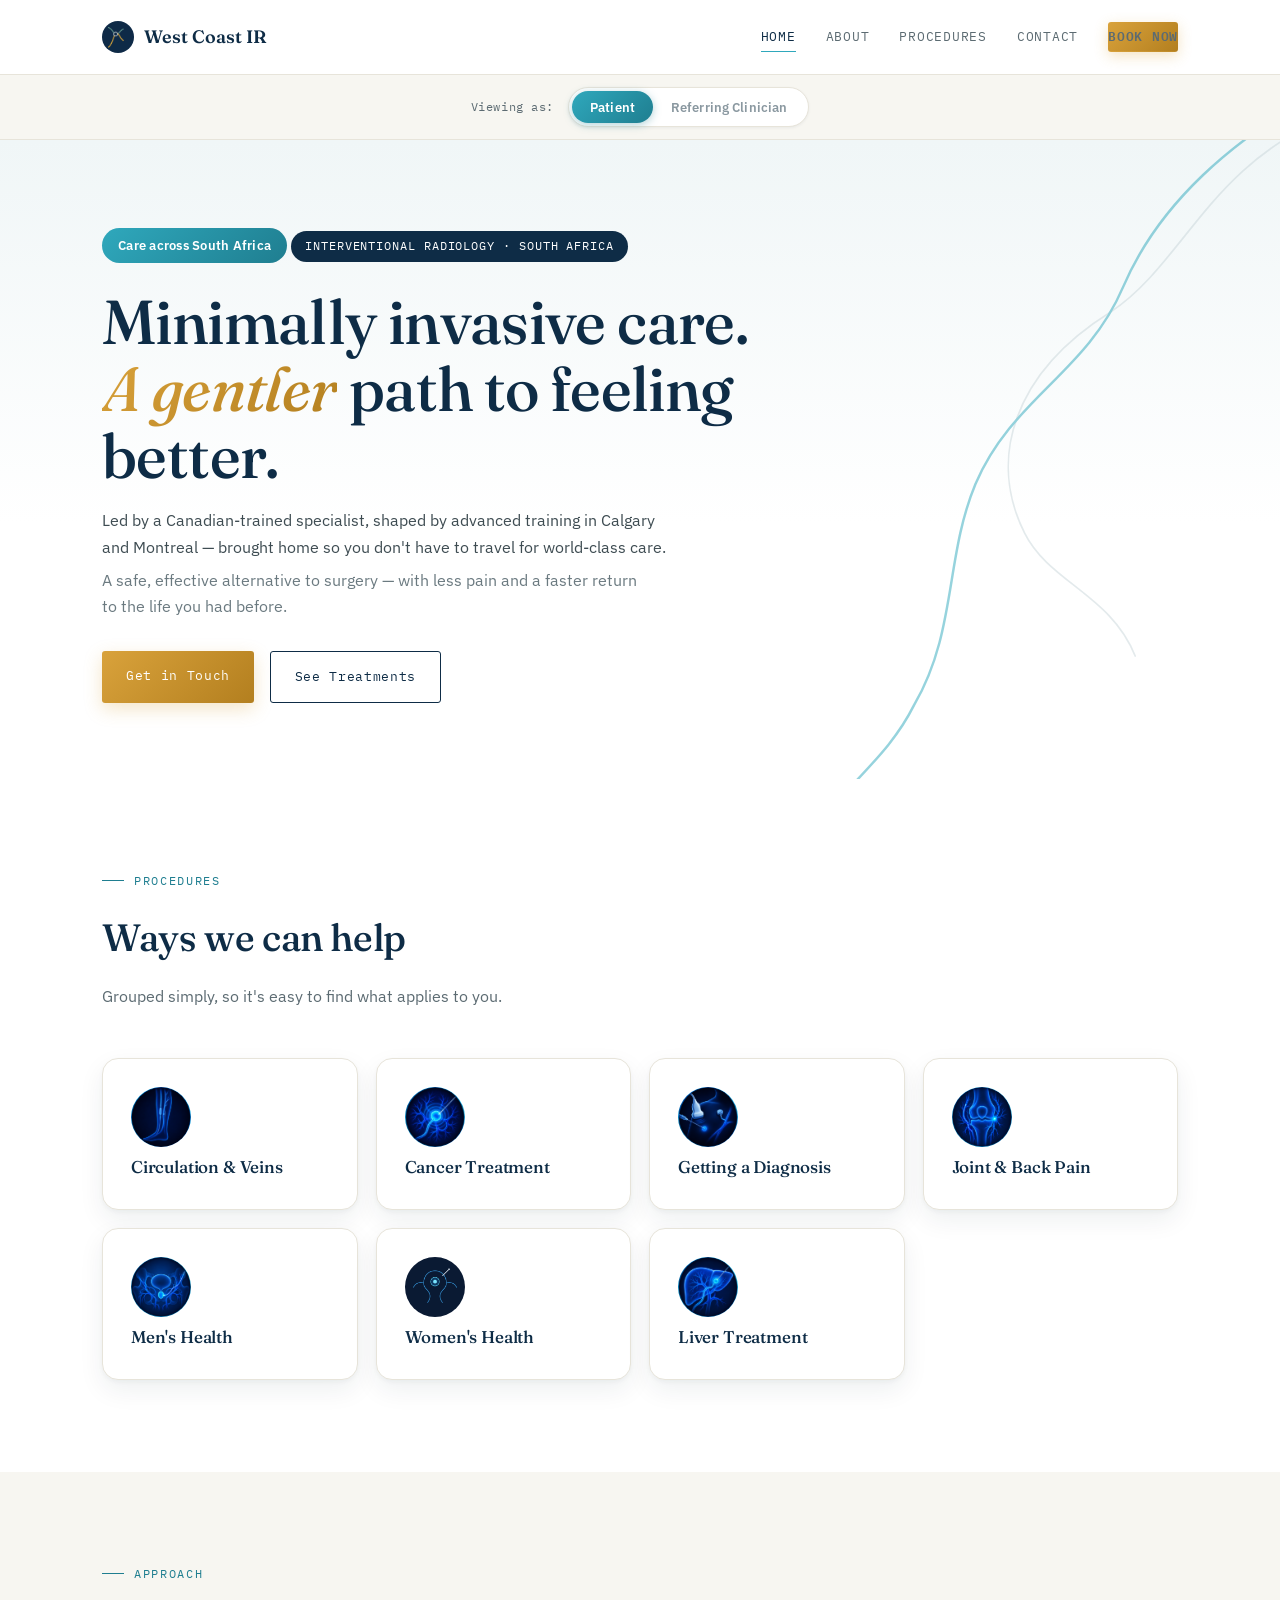
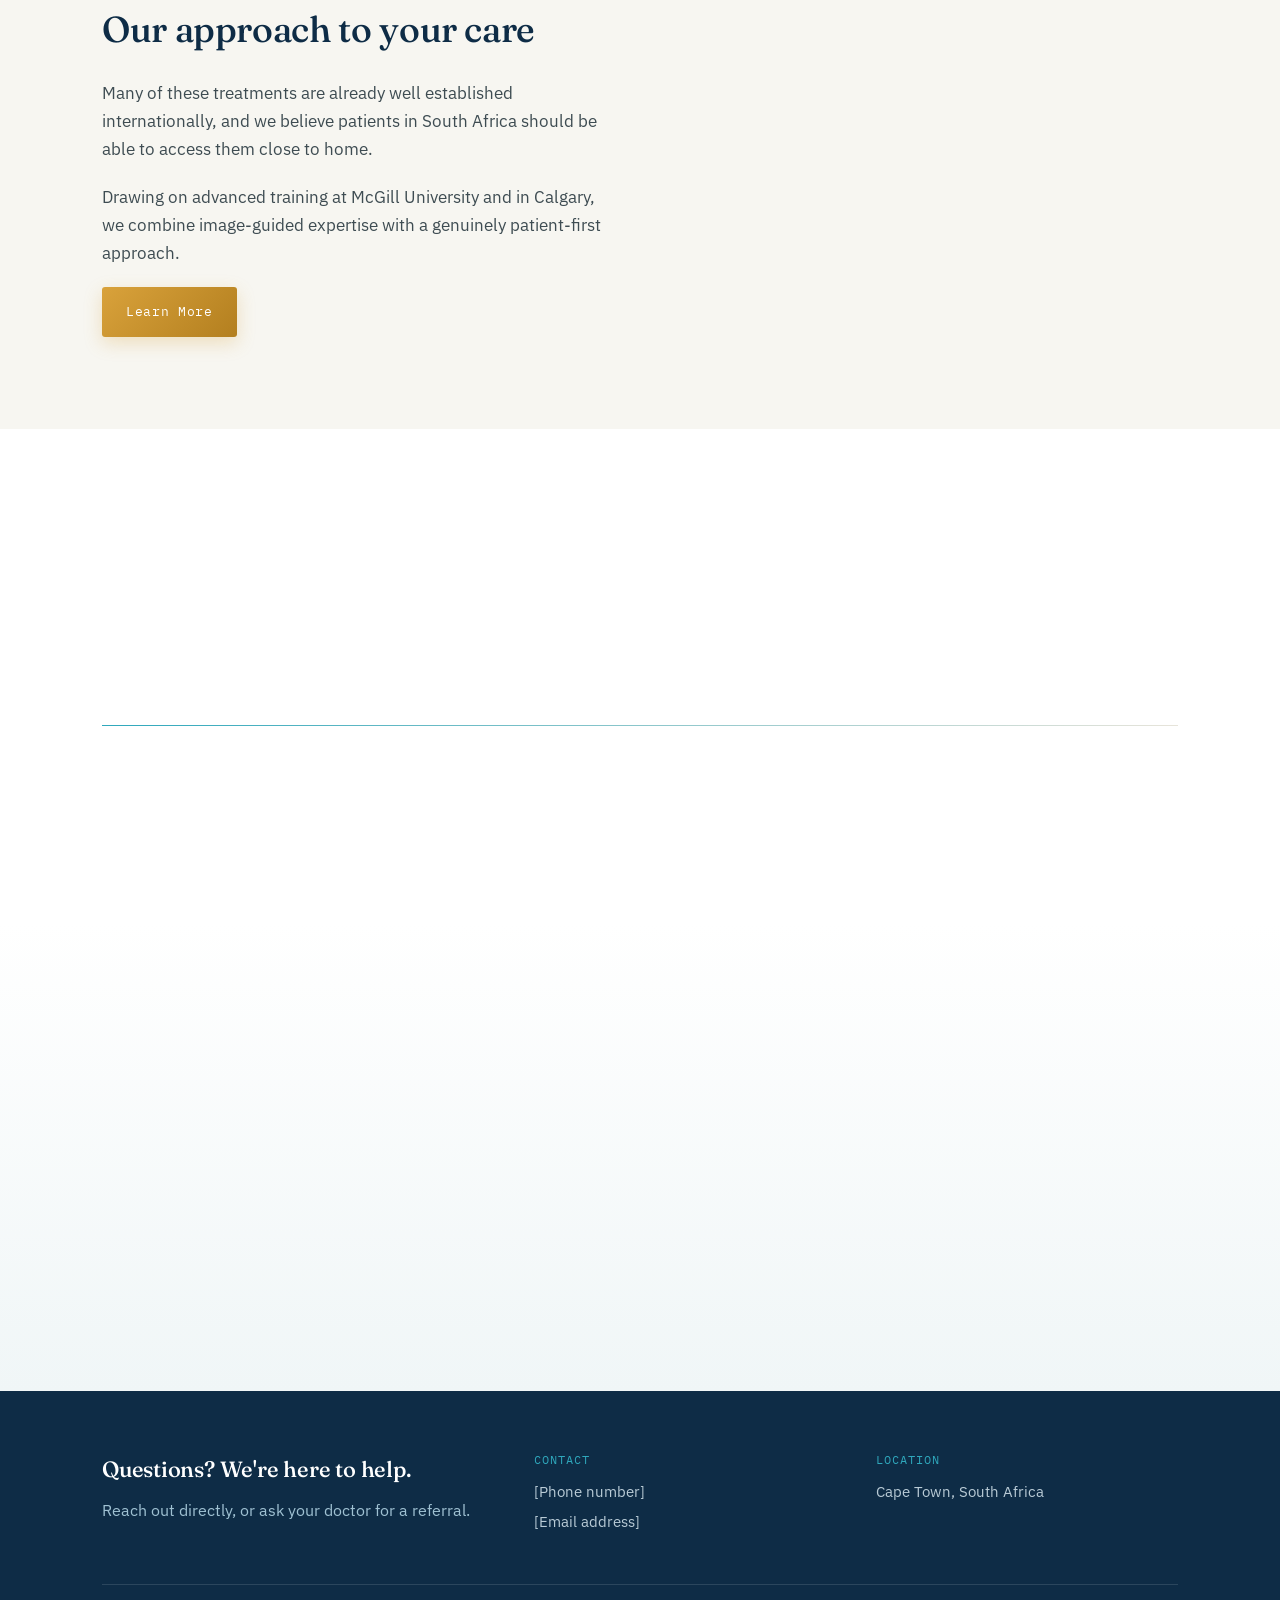
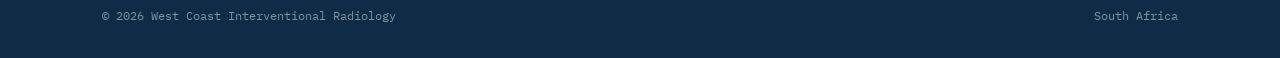
==== commit d5f402bf: "Add files via upload" ====
--- a/index.html
+++ b/index.html
@@ -116,13 +116,13 @@
       <p>Grouped simply, so it's easy to find what applies to you.</p>
     </div>
     <div class="proc-grid reveal-group">
-      <a class="proc-cat card" href="procedures.html#vas"><div class="icon-ring"><img src="peripheral-venous.png" alt="Peripheral and venous"></div><div class="code">VAS</div><h3>Peripheral &amp; Venous</h3></a>
-      <a class="proc-cat card" href="procedures.html#onc"><div class="icon-ring"><img src="oncologic.png" alt="Oncologic"></div><div class="code">ONC</div><h3>Oncologic</h3></a>
-      <a class="proc-cat card" href="procedures.html#dx"><div class="icon-ring"><img src="diagnostic-access.png" alt="Diagnostic and access"></div><div class="code">DX</div><h3>Diagnostic &amp; Access</h3></a>
-      <a class="proc-cat card" href="procedures.html#msk"><div class="icon-ring"><img src="msk-knee.png" alt="Musculoskeletal"></div><div class="code">MSK</div><h3>MSK &amp; Pain</h3></a>
-      <a class="proc-cat card" href="procedures.html#men"><div class="icon-ring"><img src="mens-health.png" alt="Men's health"></div><div class="code">MEN</div><h3>Men's Health</h3></a>
-      <a class="proc-cat card" href="procedures.html#wom"><div class="icon-ring"><img src="womens-health.png" alt="Women's health"></div><div class="code">WOM</div><h3>Women's Health</h3></a>
-      <a class="proc-cat card" href="procedures.html#liv"><div class="icon-ring"><img src="liver.png" alt="Liver-directed care"></div><div class="code">LIV</div><h3>Liver-Directed Care</h3></a>
+      <a class="proc-cat card" href="procedures.html#vas"><div class="icon-ring"><img src="peripheral-venous.png" alt="Peripheral and venous"></div><div class="code aud-clinician">VAS</div><h3 class="aud-patient">Circulation &amp; Veins</h3><h3 class="aud-clinician">Peripheral &amp; Venous</h3></a>
+      <a class="proc-cat card" href="procedures.html#onc"><div class="icon-ring"><img src="oncologic.png" alt="Oncologic"></div><div class="code aud-clinician">ONC</div><h3 class="aud-patient">Cancer Treatment</h3><h3 class="aud-clinician">Oncologic</h3></a>
+      <a class="proc-cat card" href="procedures.html#dx"><div class="icon-ring"><img src="diagnostic-access.png" alt="Diagnostic and access"></div><div class="code aud-clinician">DX</div><h3 class="aud-patient">Getting a Diagnosis</h3><h3 class="aud-clinician">Diagnostic &amp; Access</h3></a>
+      <a class="proc-cat card" href="procedures.html#msk"><div class="icon-ring"><img src="msk-knee.png" alt="Musculoskeletal"></div><div class="code aud-clinician">MSK</div><h3 class="aud-patient">Joint &amp; Back Pain</h3><h3 class="aud-clinician">MSK &amp; Pain</h3></a>
+      <a class="proc-cat card" href="procedures.html#men"><div class="icon-ring"><img src="mens-health.png" alt="Men's health"></div><div class="code aud-clinician">MEN</div><h3>Men's Health</h3></a>
+      <a class="proc-cat card" href="procedures.html#wom"><div class="icon-ring"><img src="womens-health.png" alt="Women's health"></div><div class="code aud-clinician">WOM</div><h3>Women's Health</h3></a>
+      <a class="proc-cat card" href="procedures.html#liv"><div class="icon-ring"><img src="liver.png" alt="Liver-directed care"></div><div class="code aud-clinician">LIV</div><h3 class="aud-patient">Liver Treatment</h3><h3 class="aud-clinician">Liver-Directed Care</h3></a>
     </div>
   </div>
 </section>
--- a/styles.css
+++ b/styles.css
@@ -63,12 +63,17 @@
 /* AUDIENCE BAR */
 body:not(.show-clinician) .aud-clinician{ display:none; }
 body:not(.show-patient) .aud-patient{ display:none; }
-.audience-bar{ background:var(--paper-2); border-bottom:1px solid var(--line); padding:11px 0; }
+.audience-bar{ background:var(--paper-2); border-bottom:1px solid var(--line); padding:12px 0; transition:background .3s ease, border-color .3s ease; }
+body.show-clinician .audience-bar{ background:var(--navy); border-bottom-color:var(--navy-light); }
 .audience-bar .wrap{ display:flex; align-items:center; gap:14px; justify-content:center; }
-.audience-bar .label{ font-family:'IBM Plex Mono', monospace; font-size:11.5px; color:#5C6B72; letter-spacing:0.05em; }
-.audience-toggle{ display:inline-flex; background:#fff; border:1px solid var(--line); border-radius:999px; padding:3px; }
-.audience-toggle button{ font-family:'IBM Plex Mono', monospace; font-size:12px; letter-spacing:0.04em; padding:7px 16px; border:none; border-radius:999px; background:transparent; color:#5C6B72; cursor:pointer; transition:background .2s, color .2s; }
-.audience-toggle button.active{ background:linear-gradient(135deg, var(--teal), var(--teal-deep)); color:#fff; }
+.audience-bar .label{ font-family:'IBM Plex Mono', monospace; font-size:11.5px; color:#5C6B72; letter-spacing:0.05em; transition:color .3s ease; }
+body.show-clinician .audience-bar .label{ color:#9FC1D2; }
+.audience-toggle{ display:inline-flex; background:#fff; border:1px solid var(--line); border-radius:999px; padding:3px; box-shadow:0 1px 3px rgba(20,40,60,0.06); }
+body.show-clinician .audience-toggle{ background:rgba(255,255,255,0.08); border-color:var(--navy-light); }
+.audience-toggle button{ font-family:'IBM Plex Sans', sans-serif; font-weight:600; font-size:12.5px; letter-spacing:0.01em; padding:8px 18px; border:none; border-radius:999px; background:transparent; color:#8A98A0; cursor:pointer; transition:background .2s, color .2s; }
+body.show-clinician .audience-toggle button{ color:#7C93A0; }
+.audience-toggle button.active{ background:linear-gradient(135deg, var(--teal), var(--teal-deep)); color:#fff; box-shadow:0 2px 8px rgba(31,126,144,0.35); }
+body.show-clinician .audience-toggle button.active{ background:linear-gradient(135deg, var(--gold), var(--gold-deep)); box-shadow:0 2px 8px rgba(184,129,31,0.4); }
 
 /* PAGE HERO (inner pages) */
 .page-hero{ background:linear-gradient(180deg, #F0F6F7 0%, var(--paper) 75%); padding:72px 0 60px; }
